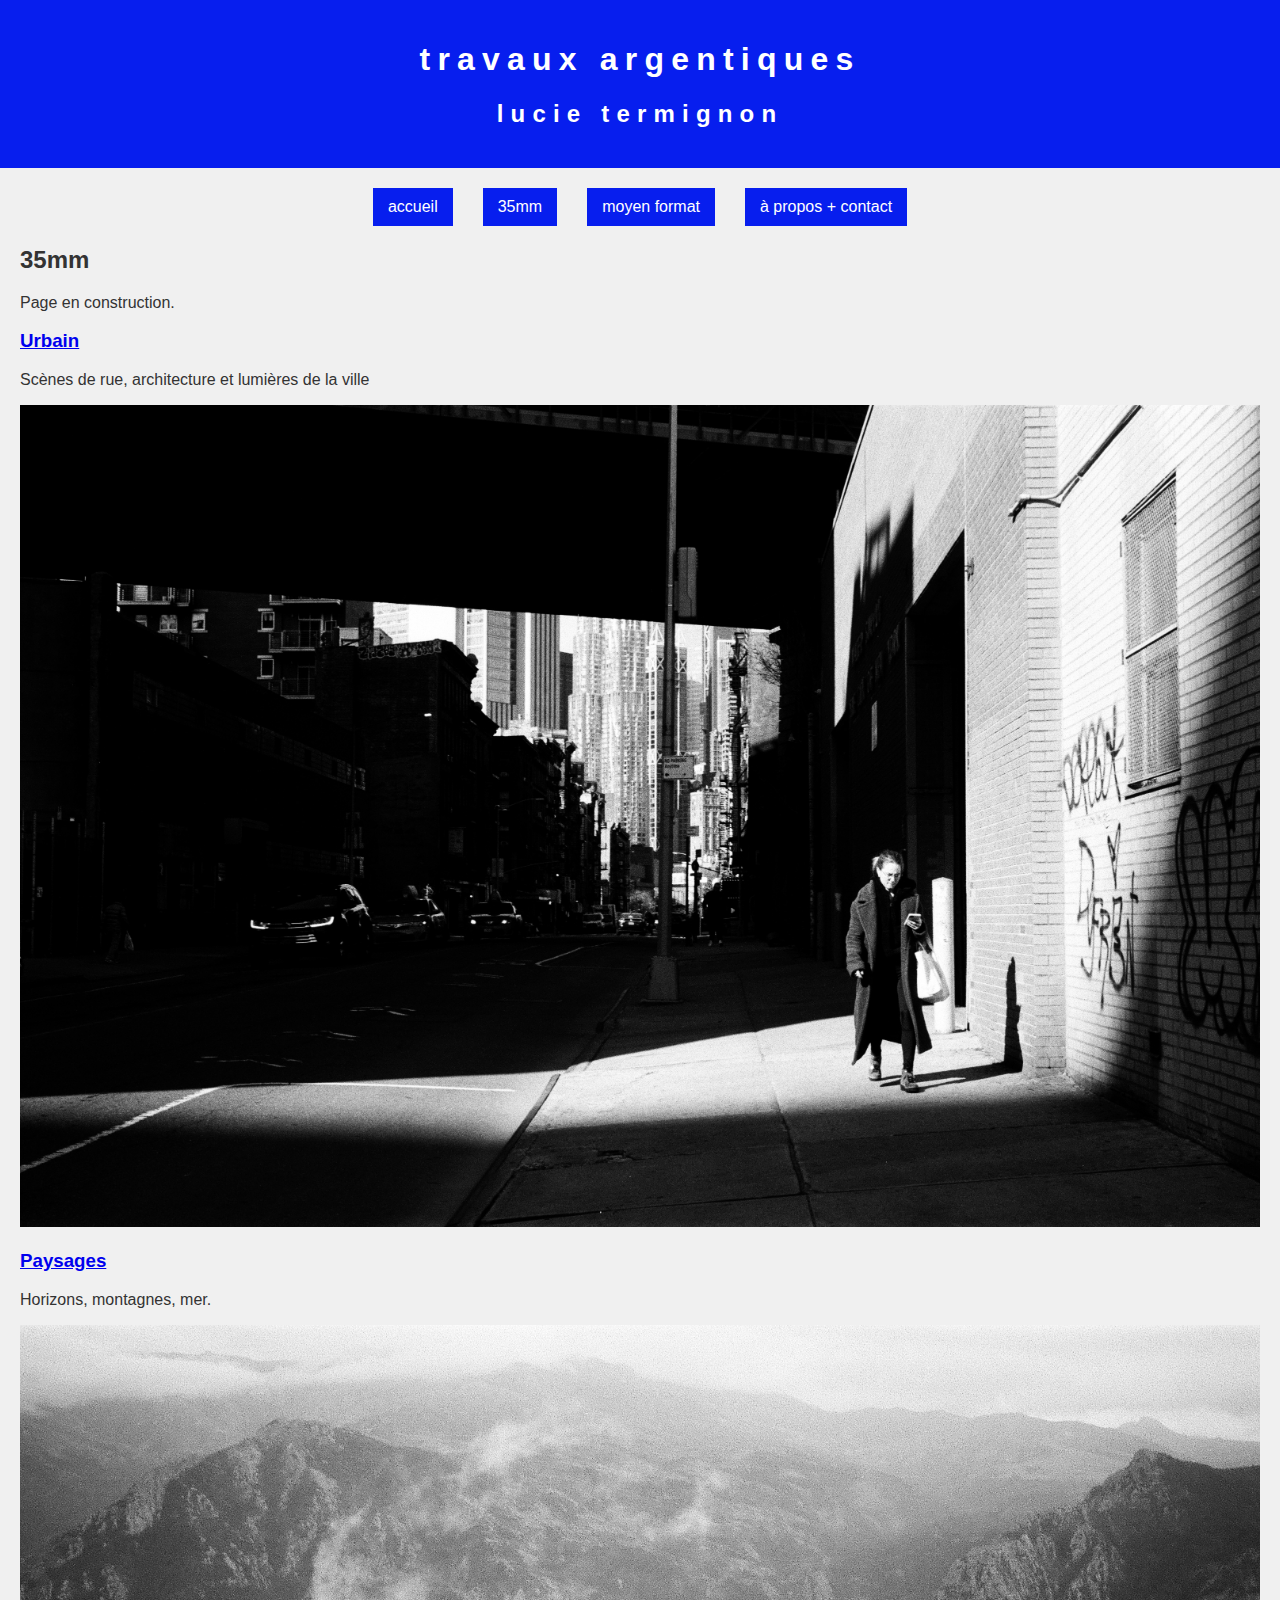
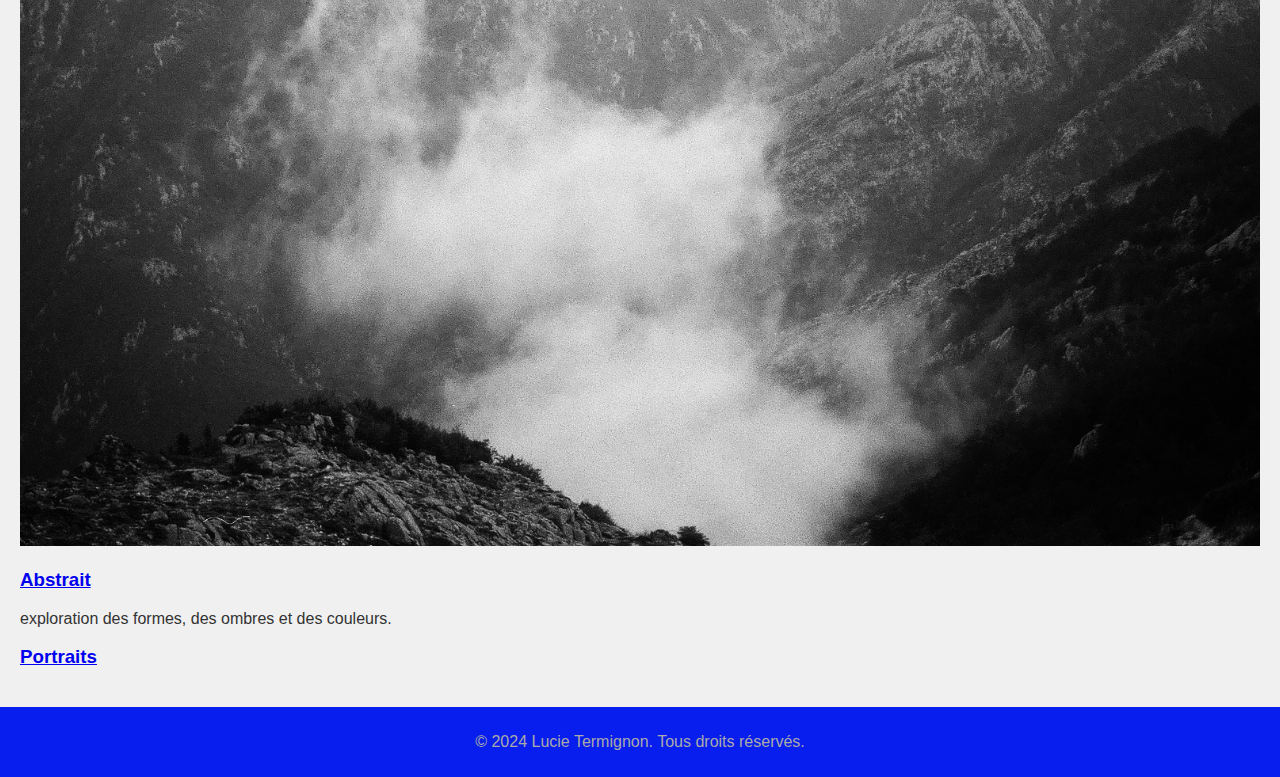
==== 35mm.html @ cc536507 "Create 35mm.html" ====
<!DOCTYPE html>
<html lang="fr">
<head>
    <meta charset="UTF-8">
    <meta name="viewport" content="width=device-width, initial-scale=1.0">
    <title>Moyen Format - Lucie Termignon</title>
    <link rel="stylesheet" href="style.css">
</head>
<body>
    <header>
        <h1>travaux argentiques</h1>
        <h2>lucie termignon</h2>
    </header>
    <main>
        <nav>
            <ul class="menu">
                <li><a href="index.html">accueil</a></li>
                <li>
                    <a href="#">35mm</a>
                    <ul class="submenu">
                        <li><a href="urbain.html">urbain</a></li>
                        <li><a href="paysages.html">paysages</a></li>
                        <li><a href="abstrait.html">abstrait</a></li>
                        <li><a href="portraits.html">portraits</a></li>
                    </ul>
                </li>
                <li><a href="moyen-format.html">moyen format</a></li>
                <li><a href="a-propos.html">à propos + contact</a></li>
            </ul>
        </nav>

        <h2>35mm</h2>
        <p>Page en construction.</p>
      
        <section class="categories">
            <article>
                <h3><a href="urbain.html">Urbain</a></h3>
                <p>Scènes de rue, architecture et lumières de la ville</p>
                <img src="images/nyc.jpg" alt="Photographie urbaine" style="max-width: 100%; height: auto;">
            </article>
            <article>
                <h3><a href="paysages.html">Paysages</a></h3>
                <p>Horizons, montagnes, mer.</p>
                <img src="images/cloud.jpg" alt="Photographie de paysages" style="max-width: 100%; height: auto;">
            </article>
            <article>
                <h3><a href="abstrait.html">Abstrait</a></h3>
                <p>exploration des formes, des ombres et des couleurs.</p>
            </article>
            <article>
                <h3><a href="portraits.html">Portraits</a></h3>
            </article>
        </section>

    </main>
    <footer>
        <p>&copy; 2024 Lucie Termignon. Tous droits réservés.</p>
    </footer>
</body>
</html>
---- style.css ----
body {
    font-family: Futura-lt-w01-light, Poppins, Arial, sans-serif;
    margin: 0;
    padding: 0;
    background-color: #f0f0f0;
    color: #333;
}

header {
    background-color: #071eee;
    color: white;
    letter-spacing: 0.45em;
    padding: 20px;
    text-align: center;
}

nav ul.menu {
    list-style: none;
    margin: 0;
    padding: 0;
    display: flex;
    justify-content: center;
}

nav ul.menu > li {
    position: relative;
    margin: 0 15px;
}

nav ul.menu > li > a {
    text-decoration: none;
    color: white;
    padding: 10px 15px;
    display: inline-block;
    background-color: #071eee;
    transition: background-color 0.3s;
}

nav ul.menu > li > a:hover {
    background-color: #555;
}

nav ul.submenu {
    list-style: none;
    margin: 0;
    padding: 0;
    position: absolute;
    top: 100%;
    left: 0;
    display: none;
    background-color: #071eee;
    border-radius: 5px;
}

nav ul.submenu > li > a {
    display: block;
    padding: 10px 15px;
    color: white;
    text-decoration: none;
    transition: background-color 0.3s;
}

nav ul.submenu > li > a:hover {
    background-color: #666;
}

nav ul.menu > li:hover .submenu {
    display: block;
}

.gallery {
    padding: 20px;
    text-align: center;
}

.gallery h2 {
    margin-bottom: 20px;
}

.gallery-grid {
    display: grid;
    grid-template-columns: repeat(auto-fit, minmax(200px, 1fr));
    gap: 20px;
    padding: 20px;
}

.gallery-grid img {
    width: 100%;
    border-radius: 5px;
    transition: transform 0.3s, box-shadow 0.3s;
}

.gallery-grid img:hover {
    transform: scale(1.05);
    box-shadow: 0 5px 15px rgba(0, 0, 0, 0.5);
}

main {
    padding: 20px;
}

footer {
    text-align: center;
    padding: 10px;
    background-color: #071eee;
    color: #aaa;
}

.contact-form {
    max-width: 600px;
    margin: 20px auto;
    padding: 20px;
    background: #f9f9f9;
    border: 1px solid #ddd;
    border-radius: 10px;
    box-shadow: 0 4px 6px rgba(0, 0, 0, 0.1);
}

.contact-form label {
    display: block;
    font-weight: bold;
    margin-bottom: 5px;
    font-family: 'Futura', sans-serif;
}

.contact-form input, 
.contact-form textarea {
    width: 100%;
    padding: 10px;
    margin-bottom: 15px;
    border: 1px solid #ccc;
    border-radius: 5px;
    font-size: 1rem;
    font-family: 'Futura', sans-serif;
}

.contact-form input:focus,
.contact-form textarea:focus {
    outline: none;
    border-color: #007BFF;
    box-shadow: 0 0 5px rgba(0, 123, 255, 0.5);
}

.contact-form button {
    display: block;
    width: 100%;
    padding: 10px 15px;
    background-color: #007BFF;
    color: #fff;
    font-size: 1rem;
    font-weight: bold;
    border: none;
    border-radius: 5px;
    cursor: pointer;
    transition: background-color 0.3s ease;
    font-family: 'Futura', sans-serif;
}

.contact-form button:hover {
    background-color: #0056b3;
}

.contact-form button:active {
    transform: scale(0.98);
}
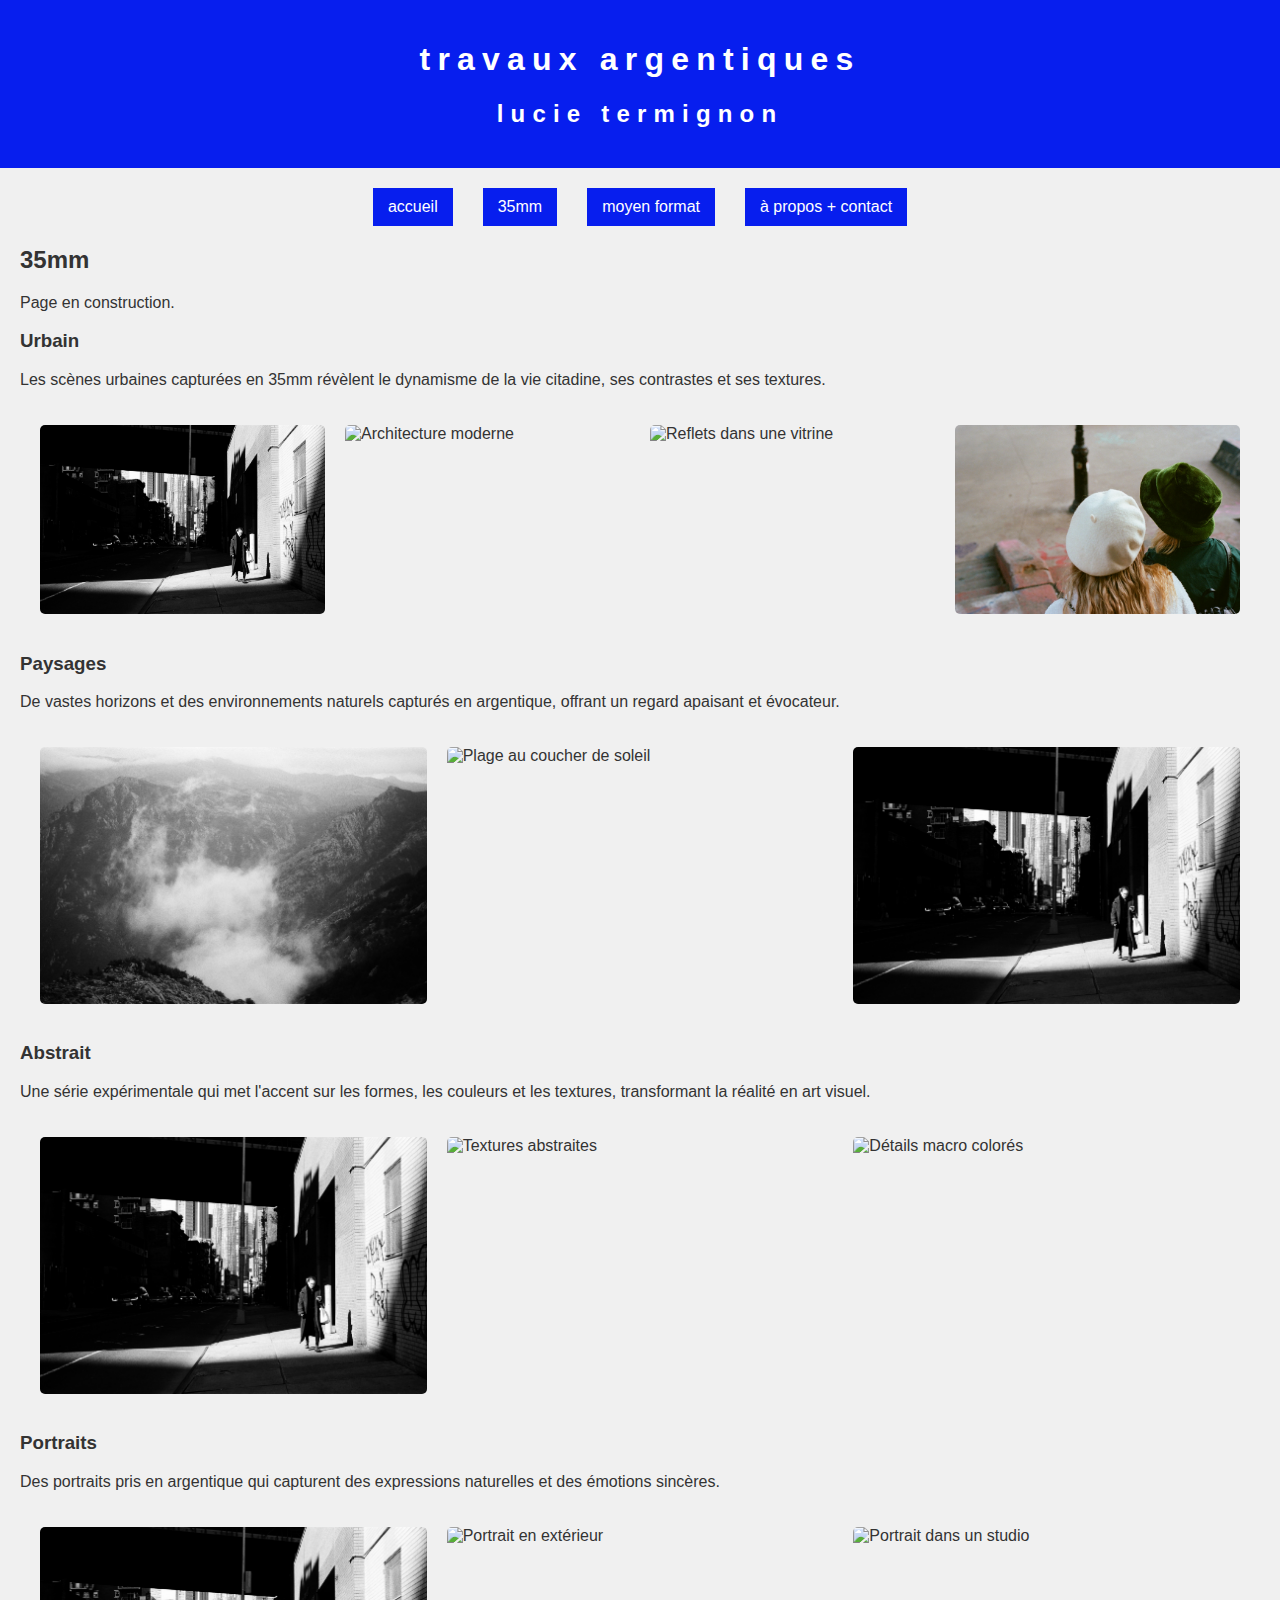
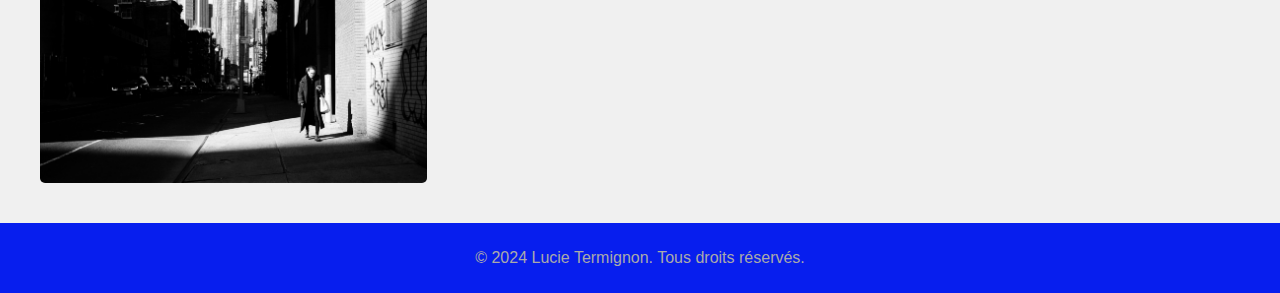
==== commit 60916f7c: "Update 35mm.html" ====
--- a/35mm.html
+++ b/35mm.html
@@ -31,26 +31,48 @@
 
         <h2>35mm</h2>
         <p>Page en construction.</p>
+        
+        <section id="urbain" class="category">
+            <h3>Urbain</h3>
+            <p>Les scènes urbaines capturées en 35mm révèlent le dynamisme de la vie citadine, ses contrastes et ses textures.</p>
+            <div class="gallery-grid">
+                <img src="images/nyc.jpg" alt="Rue animée">
+                <img src="images/nyc2.jpg" alt="Architecture moderne">
+                <img src="images/nyc3.jpg" alt="Reflets dans une vitrine">
+                <img src="images/girls.jpg" alt ="friends">
+            </div>
+        </section>
+        
+        <section id="paysages" class="category">
+            <h3>Paysages</h3>
+            <p>De vastes horizons et des environnements naturels capturés en argentique, offrant un regard apaisant et évocateur.</p>
+            <div class="gallery-grid">
+                <img src="images/cloud.jpg" alt="Vue de montagne">
+                <img src="images/photo05_8.jpg" alt="Plage au coucher de soleil">
+                <img src="images/nyc.jpg" alt="Forêt brumeuse">
+            </div>
+        </section>
+
+        <section id="abstrait" class="category">
+            <h3>Abstrait</h3>
+            <p>Une série expérimentale qui met l'accent sur les formes, les couleurs et les textures, transformant la réalité en art visuel.</p>
+            <div class="gallery-grid">
+                <img src="images/nyc.jpg" alt="Jeu d'ombres et lumières">
+                <img src="images/nyc2.jpg" alt="Textures abstraites">
+                <img src="images/nyc3.jpg" alt="Détails macro colorés">
+            </div>
+        </section>
+
+        <section id="portraits" class="category">
+            <h3>Portraits</h3>
+            <p>Des portraits pris en argentique qui capturent des expressions naturelles et des émotions sincères.</p>
+            <div class="gallery-grid">
+                <img src="images/nyc.jpg" alt="Portrait en noir et blanc">
+                <img src="images/nyc2.jpg" alt="Portrait en extérieur">
+                <img src="images/nyc3.jpg" alt="Portrait dans un studio">
+            </div>
+        </section>
       
-        <section class="categories">
-            <article>
-                <h3><a href="urbain.html">Urbain</a></h3>
-                <p>Scènes de rue, architecture et lumières de la ville</p>
-                <img src="images/nyc.jpg" alt="Photographie urbaine" style="max-width: 100%; height: auto;">
-            </article>
-            <article>
-                <h3><a href="paysages.html">Paysages</a></h3>
-                <p>Horizons, montagnes, mer.</p>
-                <img src="images/cloud.jpg" alt="Photographie de paysages" style="max-width: 100%; height: auto;">
-            </article>
-            <article>
-                <h3><a href="abstrait.html">Abstrait</a></h3>
-                <p>exploration des formes, des ombres et des couleurs.</p>
-            </article>
-            <article>
-                <h3><a href="portraits.html">Portraits</a></h3>
-            </article>
-        </section>
 
     </main>
     <footer>
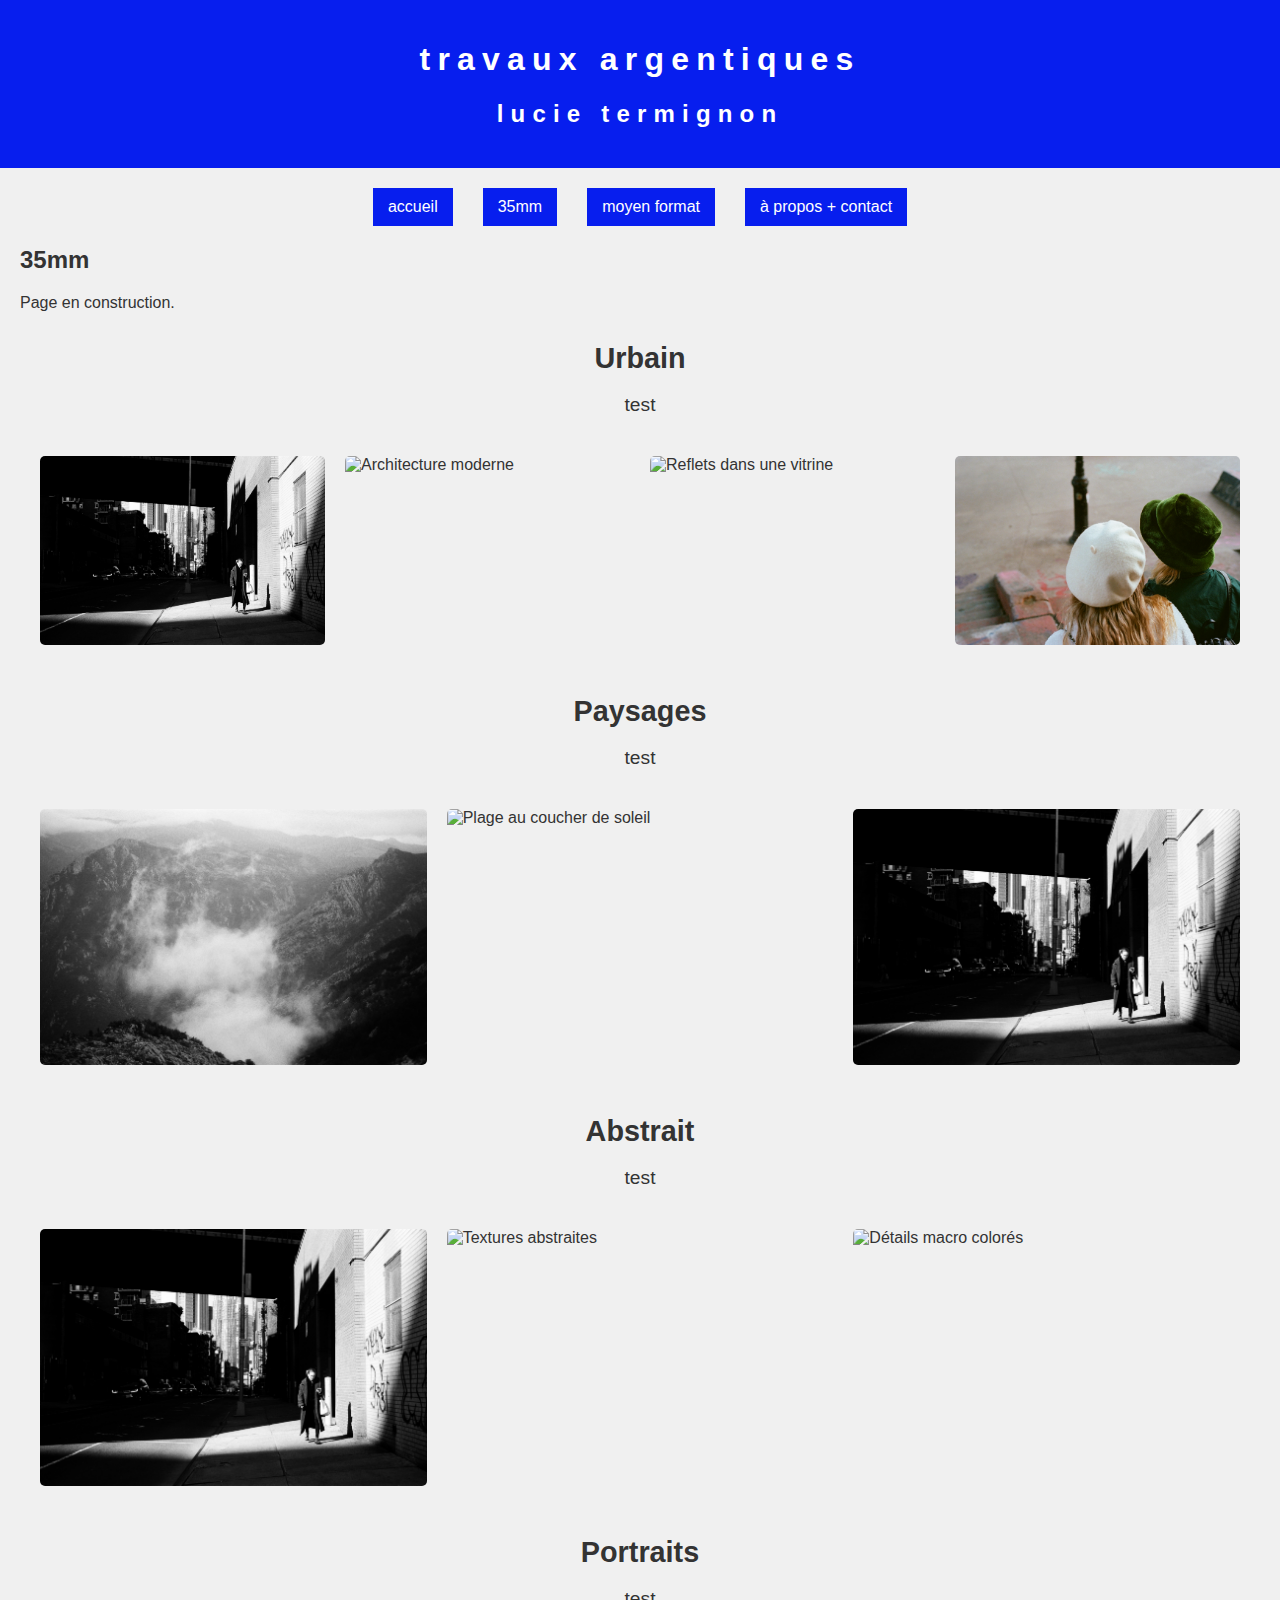
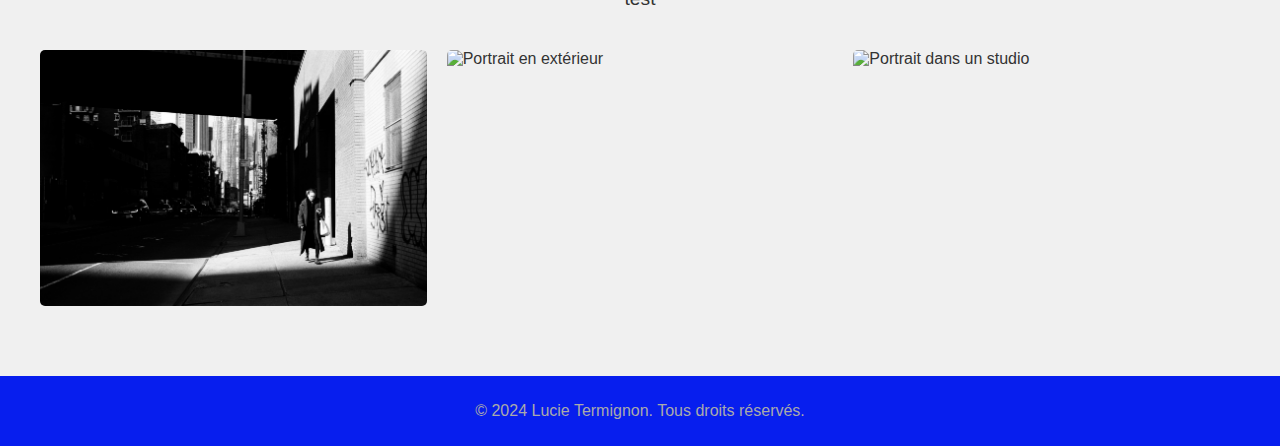
==== commit 9c40f8e2: "Update 35mm.html" ====
--- a/35mm.html
+++ b/35mm.html
@@ -34,7 +34,7 @@
         
         <section id="urbain" class="category">
             <h3>Urbain</h3>
-            <p>Les scènes urbaines capturées en 35mm révèlent le dynamisme de la vie citadine, ses contrastes et ses textures.</p>
+            <p>test</p>
             <div class="gallery-grid">
                 <img src="images/nyc.jpg" alt="Rue animée">
                 <img src="images/nyc2.jpg" alt="Architecture moderne">
@@ -45,7 +45,7 @@
         
         <section id="paysages" class="category">
             <h3>Paysages</h3>
-            <p>De vastes horizons et des environnements naturels capturés en argentique, offrant un regard apaisant et évocateur.</p>
+            <p>test</p>
             <div class="gallery-grid">
                 <img src="images/cloud.jpg" alt="Vue de montagne">
                 <img src="images/photo05_8.jpg" alt="Plage au coucher de soleil">
@@ -55,7 +55,7 @@
 
         <section id="abstrait" class="category">
             <h3>Abstrait</h3>
-            <p>Une série expérimentale qui met l'accent sur les formes, les couleurs et les textures, transformant la réalité en art visuel.</p>
+            <p>test</p>
             <div class="gallery-grid">
                 <img src="images/nyc.jpg" alt="Jeu d'ombres et lumières">
                 <img src="images/nyc2.jpg" alt="Textures abstraites">
@@ -65,7 +65,7 @@
 
         <section id="portraits" class="category">
             <h3>Portraits</h3>
-            <p>Des portraits pris en argentique qui capturent des expressions naturelles et des émotions sincères.</p>
+            <p>test</p>
             <div class="gallery-grid">
                 <img src="images/nyc.jpg" alt="Portrait en noir et blanc">
                 <img src="images/nyc2.jpg" alt="Portrait en extérieur">
--- a/style.css
+++ b/style.css
@@ -99,6 +99,22 @@
     padding: 20px;
 }
 
+.category {
+    margin: 30px 0;
+}
+
+.category h3 {
+    text-align: center;
+    font-size: 1.8em;
+    margin-bottom: 10px;
+}
+
+.category p {
+    text-align: center;
+    margin-bottom: 20px;
+    font-size: 1.2em;
+}
+
 footer {
     text-align: center;
     padding: 10px;
